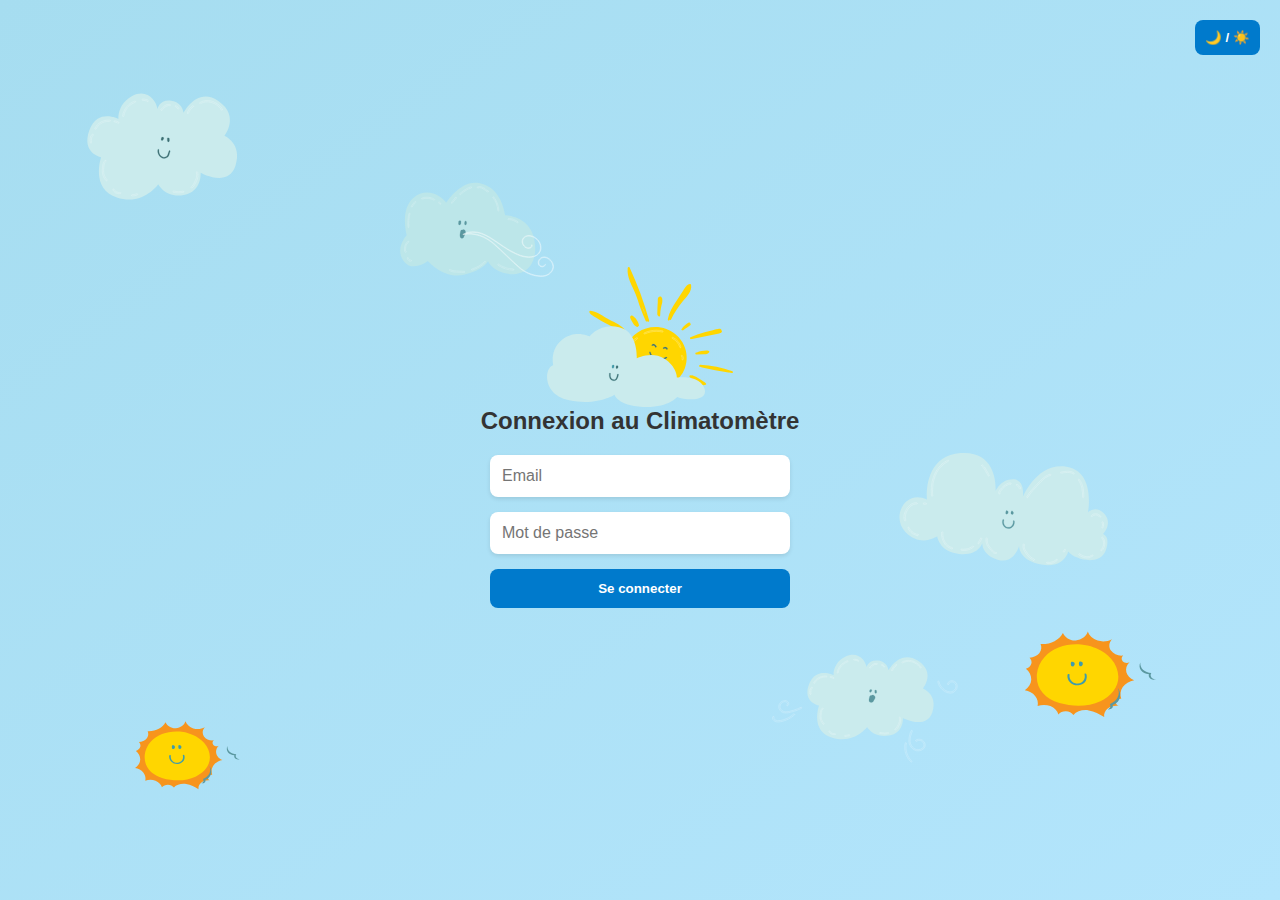
==== index.html @ e6a8a178 "a" ====
<!DOCTYPE html>
<html lang="fr">
<head>
    <meta charset="UTF-8">
    <meta name="viewport" content="width=device-width, initial-scale=1.0">
    <title>Windy - Climatomètre BUT1 R&T</title>
    <link rel="stylesheet" href="css/index.css" />
</head>
<body>
    <div class="container">
        <div class="header">
            <h1>Climatomètre BUT1 R&T</h1>
            <button id="logout-button" class="logout-btn">Déconnexion</button>
        </div>
        <p>Suivi des climats des résidences étudiantes</p>

        <div class="section">
            <h2>Sélection de l'étudiant</h2>
            <div class="search-container">
                <input type="text" id="student-search" placeholder="Rechercher un étudiant...">
                <button id="search-button">Rechercher</button>
            </div>
            <div id="student-info">
                <!-- Les informations de l'étudiant seront affichées ici -->
            </div>
        </div>

        <div class="section">
            <h2>Résidences</h2>
            <div class="residence-controls">
                <button id="main-residence" disabled>Résidence Principale</button>
                <button id="secondary-residence" disabled>Résidence Secondaire</button>
                <button id="other-residence" disabled>Autre Résidence</button>
            </div>

            <div id="add-residence-form" style="margin-top: 20px;">
                <h3>Ajouter une résidence</h3>
                <div class="form-fields">
                    <div style="display: flex; gap: 10px; margin-bottom: 10px;">
                        <input type="text" id="city-name" placeholder="Nom de la ville">
                        <button id="use-location-button" title="Utiliser ma position actuelle">📍 Ma position</button>
                    </div>
                    <div class="date-fields">
                        <input type="date" id="start-date" placeholder="Date de début">
                        <input type="date" id="end-date" placeholder="Date de fin">
                    </div>
                    <div class="form-row">
                        <select id="residence-type">
                            <option value="main">Principale</option>
                            <option value="secondary">Secondaire</option>
                            <option value="other">Autre</option>
                        </select>
                        <button id="add-residence-button">Ajouter</button>
                    </div>
                </div>
                <div id="add-residence-error" style="color: red;"></div>
            </div>

            <div id="weather-info">
                <h3>Météo Actuelle</h3>
                <div id="current-weather">
                    <!-- Les informations météo seront affichées ici -->
                </div>
                <div id="forecast">
                    <!-- Les prévisions seront affichées ici -->
                </div>
            </div>
        </div>

        <div class="section">
            <h2>Climatomètre Collectif</h2>
            <div id="climate-stats">
                <!-- Les statistiques seront affichées ici -->
            </div>
        </div>
    </div>

    <script src="scripts/redirect.js"></script>
    <script src="scripts/localData.js"></script>
    <script src="scripts/weather.js"></script>
    <script src="scripts/main.js"></script>
</body>
</html>
---- css/index.css ----
/* Transition douce */
body {
    margin: 0;
    padding: 0;
    font-family: 'Segoe UI', sans-serif;
    background: linear-gradient(to bottom right, #a6ddf0, #b3e5fc);
    min-height: 100vh;
    overflow-x: hidden;
    position: relative;
    transition: background 1s ease, color 1s ease;
    color: #333;
  }
  
  /* Mode nuit */
  body.night-mode {
    background: radial-gradient(ellipse at bottom, #0d1b2a 0%, #000000 100%);
    color: white;
  }
  
  /* Conteneur principal */
  .container {
    max-width: 1200px;
    margin: 0 auto;
    padding: 20px;
  }
  
  /* En-tête */
  .site-header {
    position: absolute;
    top: 20px;
    right: 20px;
    display: flex;
    flex-direction: column;
    align-items: flex-end;
    gap: 10px;
    z-index: 10;
  }
  
  /* Styles pour la page principale */
  .header {
    display: flex;
    justify-content: space-between;
    align-items: center;
    padding: 20px;
    background-color: rgba(255, 255, 255, 0.7);
    border-radius: 10px;
    margin-bottom: 15px;
  }
  
  h1, h2, h3 {
    margin: 0;
    padding: 0;
  }
  
  p {
    text-align: center;
    margin-bottom: 20px;
    font-size: 18px;
  }
  
  .logout-btn {
    padding: 8px 15px;
    background-color: #ff5252;
    color: white;
    border: none;
    border-radius: 5px;
    cursor: pointer;
    font-weight: bold;
  }
  
  .logout-btn:hover {
    background-color: #ff3333;
  }
  
  /* Styles pour les sections */
  .section {
    background-color: rgba(255, 255, 255, 0.7);
    border-radius: 10px;
    padding: 20px;
    margin-bottom: 20px;
    box-shadow: 0 2px 10px rgba(0, 0, 0, 0.1);
  }
  
  /* Styles pour les contrôles des résidences */
  .residence-controls {
    display: flex;
    gap: 10px;
    margin-top: 10px;
  }
  
  /* Styles pour la recherche */
  .search-container {
    display: flex;
    gap: 10px;
    margin: 15px 0;
  }
  
  /* Styles pour les formulaires */
  .form-fields {
    display: flex;
    flex-direction: column;
    gap: 15px;
  }
  
  .date-fields {
    display: flex;
    gap: 10px;
  }
  
  .form-row {
    display: flex;
    gap: 10px;
  }
  
  /* Styles pour les boutons */
  button {
    padding: 8px 15px;
    background-color: #007acc;
    color: white;
    border: none;
    border-radius: 5px;
    cursor: pointer;
    transition: background-color 0.3s ease;
  }
  
  button:hover:not([disabled]) {
    background-color: #005fa3;
  }
  
  button[disabled] {
    background-color: #cccccc;
    cursor: not-allowed;
  }
  
  /* Styles pour les inputs */
  input, select {
    padding: 8px;
    border: 1px solid #ccc;
    border-radius: 4px;
    font-size: 14px;
  }
  
  /* Styles pour la météo actuelle */
  #current-weather, #forecast {
    display: flex;
    flex-wrap: wrap;
    gap: 15px;
    margin-top: 15px;
  }
  
  /* Style pour le formulaire d'ajout de résidence */
  #add-residence-form {
    padding: 15px;
    background-color: rgba(255, 255, 255, 0.5);
    border-radius: 8px;
  }
  
  /* Style pour le climatomètre collectif */
  #climate-stats {
    padding: 15px;
    display: flex;
    flex-direction: column;
    gap: 10px;
  }
  
  .site-logo {
    width: 250px;
    height: auto;
  }
  
  /* Bouton mode */
  #toggle-theme {
    padding: 10px;
    background-color: #007acc;
    color: white;
    font-weight: bold;
    border: none;
    border-radius: 8px;
    cursor: pointer;
    transition: background 0.3s ease;
  }
  
  #toggle-theme:hover {
    background-color: #005fa3;
  }
  
  /* Conteneur */
  .login-container {
    display: flex;
    flex-direction: column;
    align-items: center;
    justify-content: center;
    min-height: 100vh;
    text-align: center;
    padding: 20px;
    box-sizing: border-box;
    z-index: 1;
    position: relative;
  }
  
  /* Formulaire */
  .login-form {
    display: flex;
    flex-direction: column;
    gap: 15px;
    width: 100%;
    max-width: 300px;
    margin-top: 20px;
  }
  
  .login-form input {
    padding: 12px;
    border: none;
    border-radius: 8px;
    font-size: 1rem;
    box-shadow: 0 2px 4px rgba(0, 0, 0, 0.1);
  }
  
  .login-form button {
    padding: 12px;
    background-color: #007acc;
    color: white;
    font-weight: bold;
    border: none;
    border-radius: 8px;
    cursor: pointer;
    transition: background 0.3s ease;
  }
  
  .login-form button:hover {
    background-color: #005fa3;
  }
  
  /* Nuages animés */
  .cloud {
    position: absolute;
    opacity: 1;
    animation: floatCloud 20s ease-in-out infinite;
  }
  
  .cloud1 { top: 10%; left: 5%; width: 200px; animation-delay: 0s; }
  .cloud2 { top: 50%; left: 70%; width: 220px; animation-delay: 2s; }
  .cloud3 { top: 20%; left: 30%; width: 180px; animation-delay: 4s; }
  .cloud4 { bottom: 15%; left: 60%; width: 200px; animation-delay: 6s; }
  .cloud5 { bottom: 10%; left: 10%; width: 160px; animation-delay: 1s; }
  .cloud6 { top: 70%; right: 5%; width: 200px; animation-delay: 3s; }
  
  @keyframes floatCloud {
    0% { transform: translateY(0px) translateX(0px); }
    50% { transform: translateY(20px) translateX(30px); }
    100% { transform: translateY(0px) translateX(0px); }
  }
  
  /* Étoiles */
  .star {
    position: absolute;
    width: 100px;
    opacity: 0;
    animation: twinkle 3s infinite ease-in-out;
  }
  
  body.night-mode .star {
    opacity: 1;
  }
  
  .star1 { top: 20%; left: 40%; animation-delay: 0s; }
  .star2 { bottom: 20%; right: 30%; animation-delay: 1s; }
  
  @keyframes twinkle {
    0%, 100% { opacity: 0.2; transform: scale(1); }
    50% { opacity: 1; transform: scale(1.2); }
  }
  
  /* Brume animée */
  .fog {
    position: fixed;
    top: 0;
    left: 0;
    width: 200%;
    height: 200%;
    background: radial-gradient(closest-side, rgba(255,255,255,0.05), transparent),
                radial-gradient(closest-side, rgba(255,255,255,0.05), transparent);
    background-size: 1000px 1000px;
    animation: moveFog 120s linear infinite;
    z-index: -1;
    pointer-events: none;
  }
  
  @keyframes moveFog {
    0% { transform: translate(0, 0); }
    100% { transform: translate(-500px, -500px); }
  }
  
  /* Responsive */
  @media (max-width: 768px) {
    .site-logo { width: 180px; }
    .cloud { width: 150px; }
    .star { width: 60px; }
    
    .residence-controls, .search-container, .date-fields, .form-row {
      flex-direction: column;
      width: 100%;
    }
    
    .search-container input, .date-fields input, .form-row select, .form-row button {
      width: 100%;
    }
  }
  
  @media (max-width: 480px) {
    .site-header { top: 10px; right: 10px; }
    .site-logo { width: 130px; }
    .cloud, .star { display: none; }
    .login-form input,
    .login-form button { font-size: 0.9rem; padding: 10px; }
    .login-container h2 { font-size: 1rem; }
    
    .header {
      flex-direction: column;
      gap: 10px;
    }
    
    input, button, select {
      width: 100%;
    }
  }
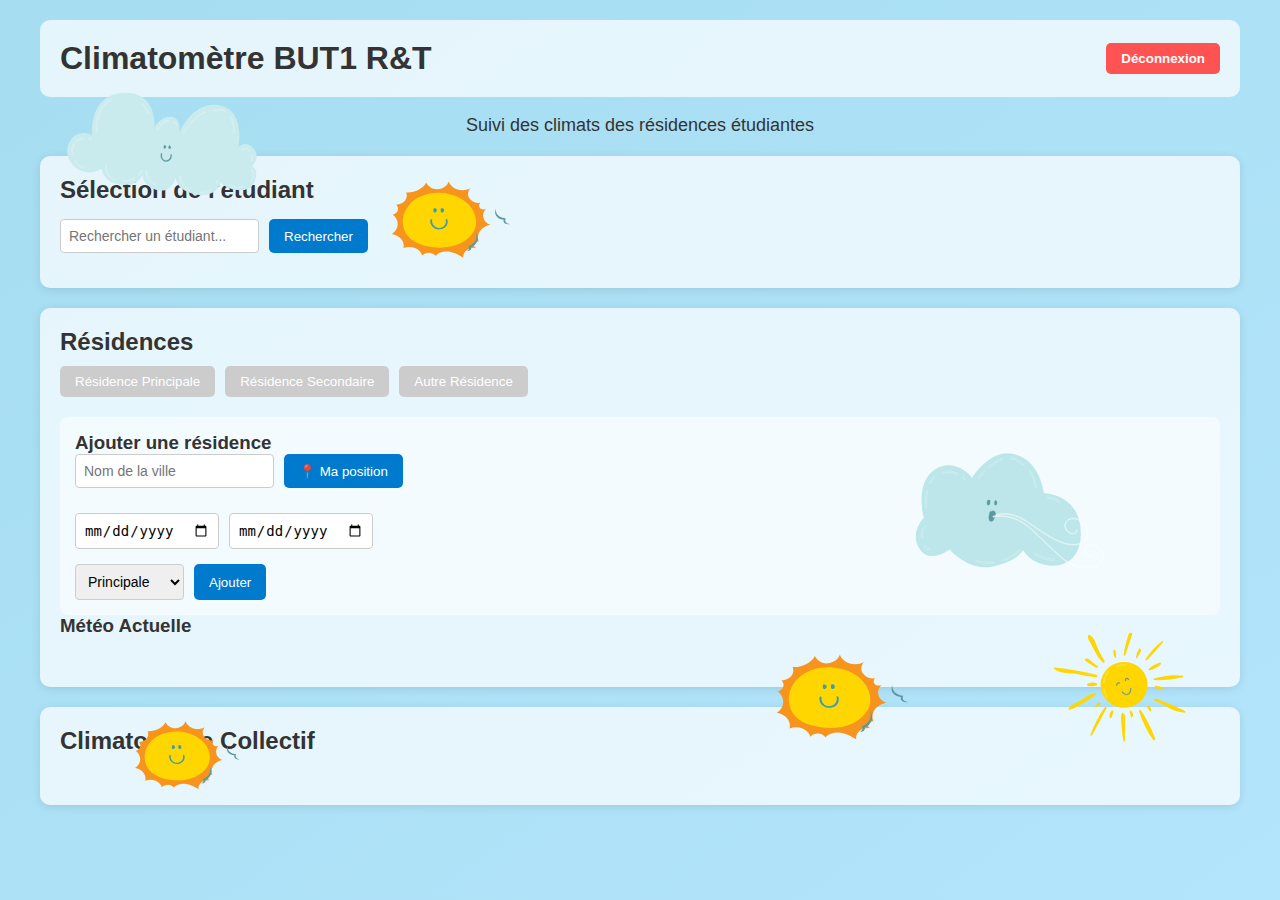
==== commit 226634fd: "ok" ====
--- a/index.html
+++ b/index.html
@@ -75,9 +75,20 @@
         </div>
     </div>
 
-    <script src="scripts/redirect.js"></script>
-    <script src="scripts/localData.js"></script>
+    <!-- <script src="scripts/redirect.js"></script> -->
+    <script src="scripts/main.js"></script>
     <script src="scripts/weather.js"></script>
-    <script src="scripts/main.js"></script>
+
+    <img src="img/cloud 2 trans.svg" alt="Nuage" class="cloud cloud1" />
+  <img src="img/cloud 3 trans.svg" alt="Nuage" class="cloud cloud2" />
+  <img src="img/cloud 5 trans.svg" alt="Nuage" class="cloud cloud3" />
+  <img src="img/cloud 6 trans.svg" alt="Nuage" class="cloud cloud4" />
+  <img src="img/cloud 7 trans.svg" alt="Nuage" class="cloud cloud5" />
+  <img src="img/cloud 8 trans.svg" alt="Nuage" class="cloud cloud6" />
+
+  <!-- Étoiles -->
+  <img src="img/cloud 4 trans.svg" alt="Étoile" class="star star1" />
+  <img src="img/cloud 1 trans.svg" alt="Étoile" class="star star2" />
+
 </body>
 </html> 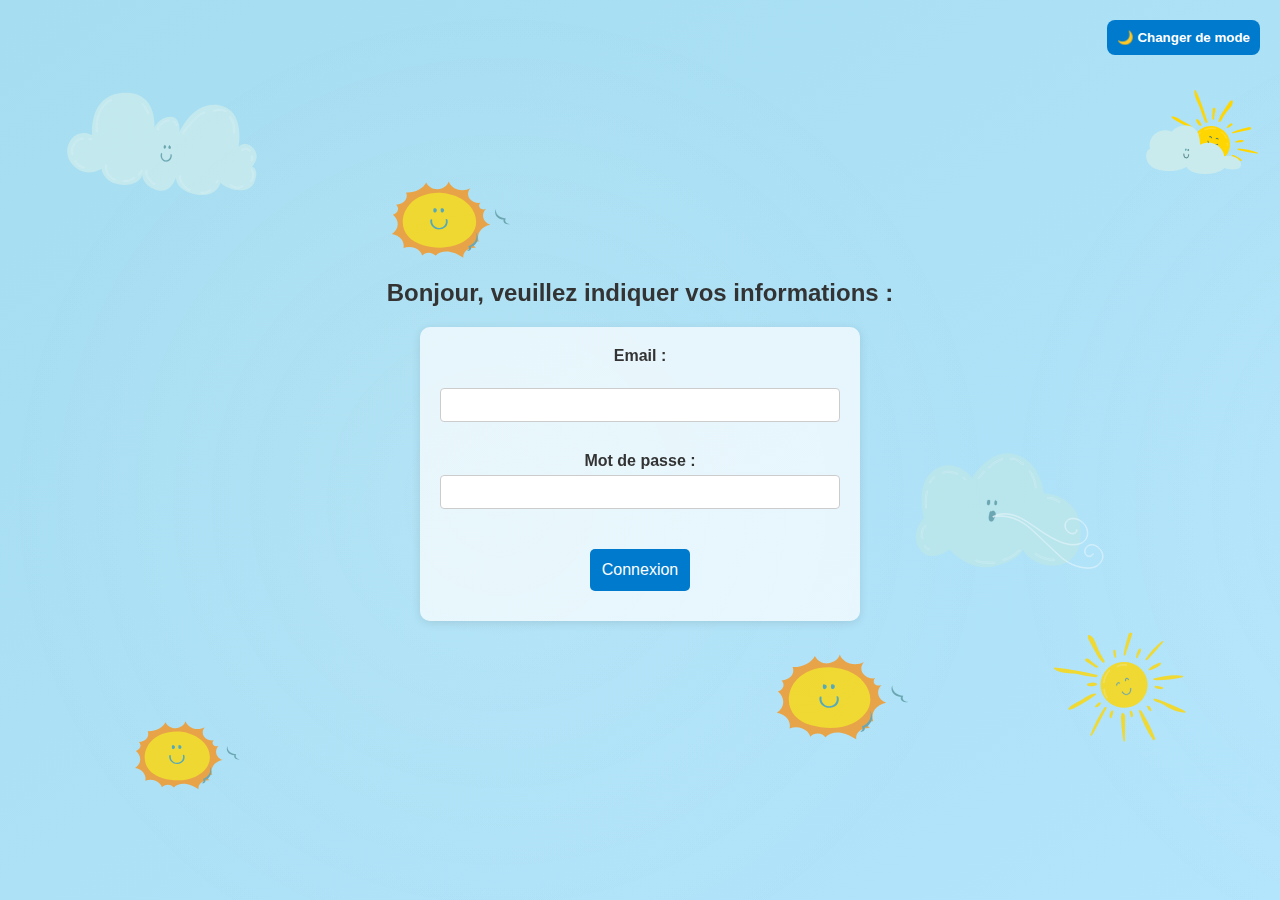
==== commit 553b4d7e: "update" ====
--- a/index.html
+++ b/index.html
@@ -6,7 +6,11 @@
     <title>Windy - Climatomètre BUT1 R&T</title>
     <link rel="stylesheet" href="css/index.css" />
 </head>
-<body>
+<body class="day-mode">
+    <header class="site-header">
+        <button id="toggle-theme"><span id="theme-icon">🌙</span> Changer de mode</button>
+    </header>
+
     <div class="container">
         <div class="header">
             <h1>Climatomètre BUT1 R&T</h1>
@@ -75,20 +79,49 @@
         </div>
     </div>
 
-    <!-- <script src="scripts/redirect.js"></script> -->
+    <!-- Nuages -->
+    <img src="img/cloud 2 trans.svg" alt="Nuage" class="cloud cloud1" />
+    <img src="img/cloud 3 trans.svg" alt="Nuage" class="cloud cloud2" />
+    <img src="img/cloud 5 trans.svg" alt="Nuage" class="cloud cloud3" />
+    <img src="img/cloud 6 trans.svg" alt="Nuage" class="cloud cloud4" />
+    <img src="img/cloud 7 trans.svg" alt="Nuage" class="cloud cloud5" />
+    <img src="img/cloud 8 trans.svg" alt="Nuage" class="cloud cloud6" />
+
+    <!-- Étoiles -->
+    <img src="img/cloud 4 trans.svg" alt="Étoile" class="star star1" />
+    <img src="img/cloud 1 trans.svg" alt="Étoile" class="star star2" />
+
+    <!-- Effet brume -->
+    <div class="fog"></div>
+
+    <script src="scripts/redirect.js"></script>
+    <script src="scripts/localData.js"></script>
+    <script src="scripts/weather.js"></script>
     <script src="scripts/main.js"></script>
-    <script src="scripts/weather.js"></script>
-
-    <img src="img/cloud 2 trans.svg" alt="Nuage" class="cloud cloud1" />
-  <img src="img/cloud 3 trans.svg" alt="Nuage" class="cloud cloud2" />
-  <img src="img/cloud 5 trans.svg" alt="Nuage" class="cloud cloud3" />
-  <img src="img/cloud 6 trans.svg" alt="Nuage" class="cloud cloud4" />
-  <img src="img/cloud 7 trans.svg" alt="Nuage" class="cloud cloud5" />
-  <img src="img/cloud 8 trans.svg" alt="Nuage" class="cloud cloud6" />
-
-  <!-- Étoiles -->
-  <img src="img/cloud 4 trans.svg" alt="Étoile" class="star star1" />
-  <img src="img/cloud 1 trans.svg" alt="Étoile" class="star star2" />
-
+    
+    <script>
+        // Gestion du thème
+        document.addEventListener('DOMContentLoaded', function() {
+            const toggleThemeButton = document.getElementById('toggle-theme');
+            const themeIcon = document.getElementById('theme-icon');
+            const body = document.body;
+            
+            toggleThemeButton.addEventListener('click', function() {
+                body.classList.toggle('night-mode');
+                body.classList.toggle('day-mode');
+                themeIcon.textContent = body.classList.contains('night-mode') ? '🌞' : '🌙';
+                
+                // Sauvegarder la préférence dans localStorage
+                localStorage.setItem('night-mode', body.classList.contains('night-mode'));
+            });
+            
+            // Charger le thème depuis localStorage
+            if (localStorage.getItem('night-mode') === 'true') {
+                body.classList.add('night-mode');
+                body.classList.remove('day-mode');
+                themeIcon.textContent = '🌞';
+            }
+        });
+    </script>
 </body>
 </html> --- a/css/index.css
+++ b/css/index.css
@@ -3,7 +3,6 @@
     margin: 0;
     padding: 0;
     font-family: 'Segoe UI', sans-serif;
-    background: linear-gradient(to bottom right, #a6ddf0, #b3e5fc);
     min-height: 100vh;
     overflow-x: hidden;
     position: relative;
@@ -11,6 +10,10 @@
     color: #333;
   }
   
+  body.day-mode {
+    background: linear-gradient(to bottom right, #a6ddf0, #b3e5fc);
+  }
+  
   /* Mode nuit */
   body.night-mode {
     background: radial-gradient(ellipse at bottom, #0d1b2a 0%, #000000 100%);
@@ -34,6 +37,15 @@
     align-items: flex-end;
     gap: 10px;
     z-index: 10;
+  }
+  
+  /* Logo dans la page de login */
+  .login-page-logo {
+    position: absolute;
+    top: 70px;
+    left: 20px;
+    width: 150px !important;
+    margin-bottom: 0;
   }
   
   /* Styles pour la page principale */
@@ -110,6 +122,16 @@
   .form-row {
     display: flex;
     gap: 10px;
+  }
+  
+  .form-group {
+    margin-bottom: 15px;
+  }
+  
+  .form-group label {
+    display: block;
+    margin-bottom: 5px;
+    font-weight: bold;
   }
   
   /* Styles pour les boutons */
@@ -138,6 +160,8 @@
     border: 1px solid #ccc;
     border-radius: 4px;
     font-size: 14px;
+    width: 100%;
+    box-sizing: border-box;
   }
   
   /* Styles pour la météo actuelle */
@@ -166,6 +190,7 @@
   .site-logo {
     width: 250px;
     height: auto;
+    margin-bottom: 20px;
   }
   
   /* Bouton mode */
@@ -198,43 +223,35 @@
     position: relative;
   }
   
-  /* Formulaire */
+  /* Formulaire de connexion */
   .login-form {
     display: flex;
     flex-direction: column;
     gap: 15px;
     width: 100%;
-    max-width: 300px;
+    max-width: 400px;
     margin-top: 20px;
-  }
-  
-  .login-form input {
-    padding: 12px;
-    border: none;
-    border-radius: 8px;
-    font-size: 1rem;
-    box-shadow: 0 2px 4px rgba(0, 0, 0, 0.1);
+    padding: 20px;
+    background-color: rgba(255, 255, 255, 0.7);
+    border-radius: 10px;
+    box-shadow: 0 2px 10px rgba(0, 0, 0, 0.1);
   }
   
   .login-form button {
     padding: 12px;
-    background-color: #007acc;
-    color: white;
-    font-weight: bold;
-    border: none;
-    border-radius: 8px;
-    cursor: pointer;
-    transition: background 0.3s ease;
-  }
-  
-  .login-form button:hover {
-    background-color: #005fa3;
+    font-size: 16px;
+    margin-top: 10px;
+  }
+  
+  .error-message {
+    color: #ff3333;
+    margin-top: 10px;
   }
   
   /* Nuages animés */
   .cloud {
     position: absolute;
-    opacity: 1;
+    opacity: 0.8;
     animation: floatCloud 20s ease-in-out infinite;
   }
   
@@ -256,20 +273,15 @@
     position: absolute;
     width: 100px;
     opacity: 0;
-    animation: twinkle 3s infinite ease-in-out;
+    transition: opacity 1s ease-in-out;
   }
   
   body.night-mode .star {
-    opacity: 1;
-  }
-  
-  .star1 { top: 20%; left: 40%; animation-delay: 0s; }
-  .star2 { bottom: 20%; right: 30%; animation-delay: 1s; }
-  
-  @keyframes twinkle {
-    0%, 100% { opacity: 0.2; transform: scale(1); }
-    50% { opacity: 1; transform: scale(1.2); }
-  }
+    opacity: 0.8;
+  }
+  
+  .star1 { top: 20%; left: 40%; }
+  .star2 { bottom: 20%; right: 30%; }
   
   /* Brume animée */
   .fog {
@@ -291,9 +303,138 @@
     100% { transform: translate(-500px, -500px); }
   }
   
+  /* Écran de redirection animé */
+  .splash-screen {
+    position: fixed;
+    top: 0;
+    left: 0;
+    width: 100%;
+    height: 100%;
+    background: linear-gradient(to bottom right, #80ccee, #5fbed6);
+    z-index: 100;
+    display: flex;
+    justify-content: center;
+    align-items: center;
+    opacity: 0;
+    animation: fadeIn 0.3s ease-in forwards;
+  }
+  
+  body.night-mode .splash-screen {
+    background: radial-gradient(ellipse at center, #0a1723 0%, #000000 100%);
+  }
+  
+  .splash-content {
+    text-align: center;
+    animation: scaleUp 0.5s ease-out;
+  }
+  
+  .splash-logo {
+    width: 250px;
+    height: auto;
+    margin-bottom: 20px;
+    animation: pulse 2s infinite;
+  }
+  
+  @keyframes fadeIn {
+    from { opacity: 0; }
+    to { opacity: 1; }
+  }
+  
+  @keyframes scaleUp {
+    from { transform: scale(0.8); opacity: 0; }
+    to { transform: scale(1); opacity: 1; }
+  }
+  
+  @keyframes pulse {
+    0% { transform: scale(1); }
+    50% { transform: scale(1.05); }
+    100% { transform: scale(1); }
+  }
+  
+  /* Loader animé */
+  .loader {
+    width: 50px;
+    height: 50px;
+    border: 5px solid rgba(255, 255, 255, 0.3);
+    border-radius: 50%;
+    border-top-color: white;
+    margin: 20px auto;
+    animation: spin 1s linear infinite;
+  }
+  
+  @keyframes spin {
+    0% { transform: rotate(0deg); }
+    100% { transform: rotate(360deg); }
+  }
+  
+  /* Cartes météo */
+  .weather-card {
+    background-color: rgba(255, 255, 255, 0.8);
+    border-radius: 8px;
+    padding: 15px;
+    box-shadow: 0 2px 8px rgba(0, 0, 0, 0.1);
+    width: 200px;
+    text-align: center;
+  }
+  
+  .weather-icon {
+    margin: 10px 0;
+  }
+  
+  .weather-details {
+    text-align: center;
+  }
+  
+  .temp {
+    font-size: 24px;
+    font-weight: bold;
+    margin: 5px 0;
+  }
+  
+  .desc {
+    font-style: italic;
+    margin-bottom: 10px;
+  }
+  
+  .forecast-cards {
+    display: flex;
+    flex-wrap: wrap;
+    gap: 10px;
+    justify-content: center;
+  }
+  
+  .forecast-card {
+    background-color: rgba(255, 255, 255, 0.7);
+    border-radius: 8px;
+    padding: 10px;
+    width: 120px;
+    text-align: center;
+  }
+  
+  .day {
+    font-weight: bold;
+    margin-bottom: 5px;
+  }
+  
+  /* Bouton de suppression */
+  .delete-btn {
+    background-color: transparent;
+    color: #ff3333;
+    border: none;
+    padding: 0;
+    font-size: 16px;
+    cursor: pointer;
+  }
+  
+  .delete-btn:hover {
+    color: #cc0000;
+    background-color: transparent;
+  }
+  
   /* Responsive */
   @media (max-width: 768px) {
     .site-logo { width: 180px; }
+    .login-page-logo { width: 120px !important; top: 60px; }
     .cloud { width: 150px; }
     .star { width: 60px; }
     
@@ -305,22 +446,26 @@
     .search-container input, .date-fields input, .form-row select, .form-row button {
       width: 100%;
     }
+    
+    .weather-card, .forecast-card {
+      width: 100%;
+    }
   }
   
   @media (max-width: 480px) {
     .site-header { top: 10px; right: 10px; }
     .site-logo { width: 130px; }
+    .login-page-logo { width: 100px !important; top: 50px; left: 10px; }
     .cloud, .star { display: none; }
-    .login-form input,
-    .login-form button { font-size: 0.9rem; padding: 10px; }
-    .login-container h2 { font-size: 1rem; }
+    .login-form { padding: 15px; }
+    .login-container h2 { font-size: 1.2rem; }
     
     .header {
       flex-direction: column;
       gap: 10px;
     }
     
-    input, button, select {
-      width: 100%;
+    .section {
+      padding: 15px;
     }
   } 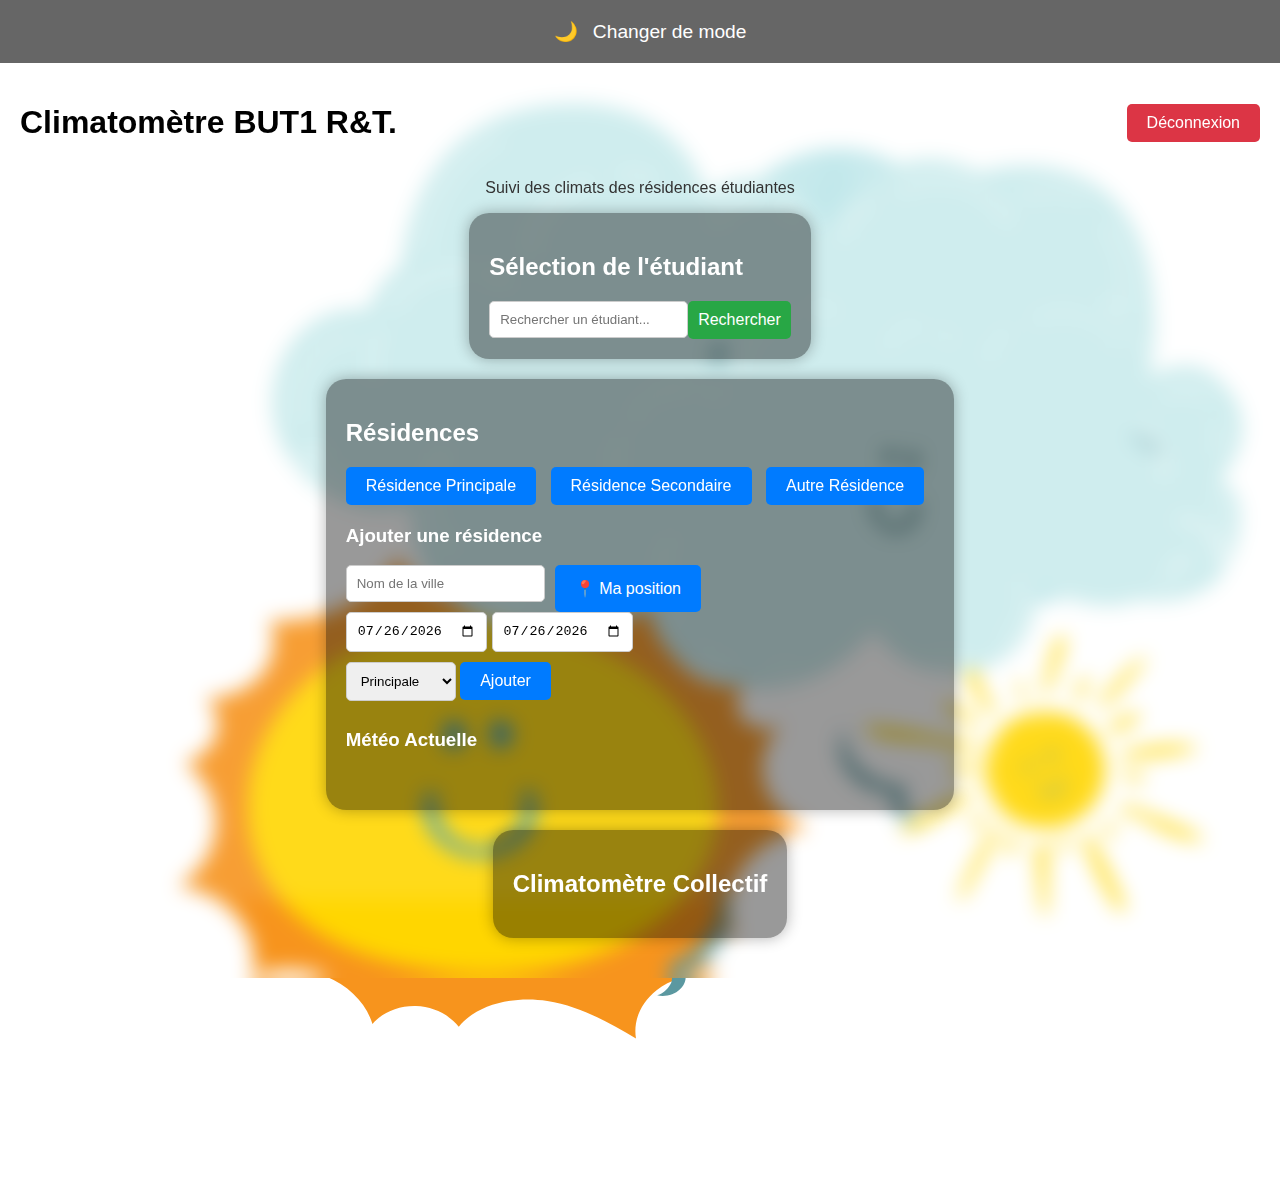
==== commit 413c3a36: "update css cool mais pas ouf" ====
--- a/index.html
+++ b/index.html
@@ -4,7 +4,7 @@
     <meta charset="UTF-8">
     <meta name="viewport" content="width=device-width, initial-scale=1.0">
     <title>Windy - Climatomètre BUT1 R&T</title>
-    <link rel="stylesheet" href="css/index.css" />
+    <link rel="stylesheet" href="css/index2.css" />
 </head>
 <body class="day-mode">
     <header class="site-header">
@@ -13,7 +13,7 @@
 
     <div class="container">
         <div class="header">
-            <h1>Climatomètre BUT1 R&T</h1>
+            <h1>Climatomètre BUT1 R&T.</h1>
             <button id="logout-button" class="logout-btn">Déconnexion</button>
         </div>
         <p>Suivi des climats des résidences étudiantes</p>
@@ -40,7 +40,7 @@
             <div id="add-residence-form" style="margin-top: 20px;">
                 <h3>Ajouter une résidence</h3>
                 <div class="form-fields">
-                    <div style="display: flex; gap: 10px; margin-bottom: 10px;">
+                    <div style="display: flex; gap: 10px; margain-bottom: 10px;">
                         <input type="text" id="city-name" placeholder="Nom de la ville">
                         <button id="use-location-button" title="Utiliser ma position actuelle">📍 Ma position</button>
                     </div>
@@ -94,7 +94,7 @@
     <!-- Effet brume -->
     <div class="fog"></div>
 
-    <script src="scripts/redirect.js"></script>
+   
     <script src="scripts/localData.js"></script>
     <script src="scripts/weather.js"></script>
     <script src="scripts/main.js"></script>
--- a/css/index2.css
+++ b/css/index2.css
@@ -0,0 +1,236 @@
+/* Style de base */
+body {
+    font-family: Arial, sans-serif;
+    margin: 0;
+    padding: 0;
+    background: url('img/background.jpg') no-repeat center center fixed;
+    background-size: cover;
+    color: #333;
+    transition: all 0.3s ease;
+}
+
+/* Mode nuit */
+body.night-mode {
+    background-color: #1a1a1a;
+    color: white;
+}
+
+/* Nuages en fond */
+.cloud {
+    position: absolute;
+    animation: cloud-animation 60s linear infinite;
+    z-index: -1;
+}
+
+.cloud1 { top: 10%; left: 20%; }
+.cloud2 { top: 15%; left: 30%; }
+.cloud3 { top: 30%; left: 50%; }
+.cloud4 { top: 40%; left: 70%; }
+.cloud5 { top: 60%; left: 10%; }
+.cloud6 { top: 70%; left: 60%; }
+
+/* Animation des nuages */
+@keyframes cloud-animation {
+    0% { transform: translateX(-100%); }
+    100% { transform: translateX(100%); }
+}
+
+/* Étoiles en fond */
+.star {
+    position: absolute;
+    z-index: -1;
+    animation: star-animation 200s linear infinite;
+}
+
+.star1 { top: 15%; left: 10%; }
+.star2 { top: 30%; left: 40%; }
+
+@keyframes star-animation {
+    0% { transform: translateY(-100vh); }
+    100% { transform: translateY(100vh); }
+}
+
+/* Effet de brume */
+.fog {
+    position: absolute;
+    top: 0;
+    left: 0;
+    width: 100%;
+    height: 100%;
+    background: rgba(255, 255, 255, 0.1);
+    z-index: -1;
+    animation: fog-animation 60s linear infinite;
+}
+
+@keyframes fog-animation {
+    0% { opacity: 0.2; }
+    50% { opacity: 0.5; }
+    100% { opacity: 0.2; }
+}
+
+/* Corps de la page */
+.container {
+    display: flex;
+    flex-direction: column;
+    align-items: center;
+    padding: 20px;
+    backdrop-filter: blur(10px);
+}
+
+/* En-tête */
+.site-header {
+    width: 100%;
+    padding: 10px;
+    text-align: center;
+    background-color: rgba(0, 0, 0, 0.6);
+}
+
+#toggle-theme {
+    background: none;
+    border: none;
+    color: white;
+    font-size: 1.2rem;
+    cursor: pointer;
+}
+
+#theme-icon {
+    margin-right: 10px;
+}
+
+/* Sections */
+.section {
+    background: rgba(0, 0, 0, 0.4);
+    color: white;
+    backdrop-filter: blur(10px);
+    border-radius: 20px;
+    padding: 20px;
+    margin-bottom: 20px;
+    box-shadow: 0 0 15px rgba(0, 0, 0, 0.3);
+}
+
+.night-mode .section {
+    background: rgba(0, 0, 0, 0.5);
+}
+
+.header {
+    display: flex;
+    justify-content: space-between;
+    align-items: center;
+    width: 100%;
+}
+
+h1 {
+    font-size: 2rem;
+    color: black;
+}
+
+button {
+    background-color: #007bff;
+    border: none;
+    padding: 10px 20px;
+    color: white;
+    cursor: pointer;
+    border-radius: 5px;
+    font-size: 1rem;
+}
+
+button:hover {
+    background-color: #0056b3;
+}
+
+.logout-btn {
+    background-color: #dc3545;
+}
+
+.logout-btn:hover {
+    background-color: #c82333;
+}
+
+/* Recherche étudiant */
+.search-container {
+    display: flex;
+    justify-content: space-between;
+    align-items: center;
+    margin-top: 10px;
+}
+
+#student-search {
+    width: 80%;
+    padding: 10px;
+    border-radius: 5px;
+    border: 1px solid #ccc;
+}
+
+#search-button {
+    padding: 10px;
+    border-radius: 5px;
+    background-color: #28a745;
+    color: white;
+}
+
+/* Résidences */
+.residence-controls button {
+    margin-right: 10px;
+}
+
+/* Formulaire ajouter une résidence */
+#add-residence-form {
+    margin-top: 20px;
+}
+
+.form-fields {
+    display: flex;
+    flex-direction: column;
+}
+
+.form-fields input,
+.form-fields select {
+    margin-bottom: 10px;
+    padding: 10px;
+    border-radius: 5px;
+    border: 1px solid #ccc;
+}
+
+#add-residence-error {
+    color: red;
+}
+
+/* Météo */
+#weather-info {
+    display: flex;
+    flex-direction: column;
+}
+
+#current-weather {
+    margin-bottom: 20px;
+}
+
+/* Stats collectives */
+#climate-stats {
+    display: flex;
+    justify-content: space-between;
+    flex-wrap: wrap;
+}
+
+#climate-stats div {
+    width: 45%;
+    background-color: rgba(0, 0, 0, 0.6);
+    border-radius: 10px;
+    padding: 15px;
+    margin: 10px 0;
+    color: white;
+}
+
+/* Mode nuit : ajustements pour meilleure lisibilité */
+.night-mode .cloud {
+    opacity: 0.3;
+    filter: grayscale(100%) brightness(60%);
+}
+
+.night-mode .star {
+    opacity: 0.8;
+}
+
+.night-mode .fog {
+    background: rgba(0, 0, 0, 0.1);
+}
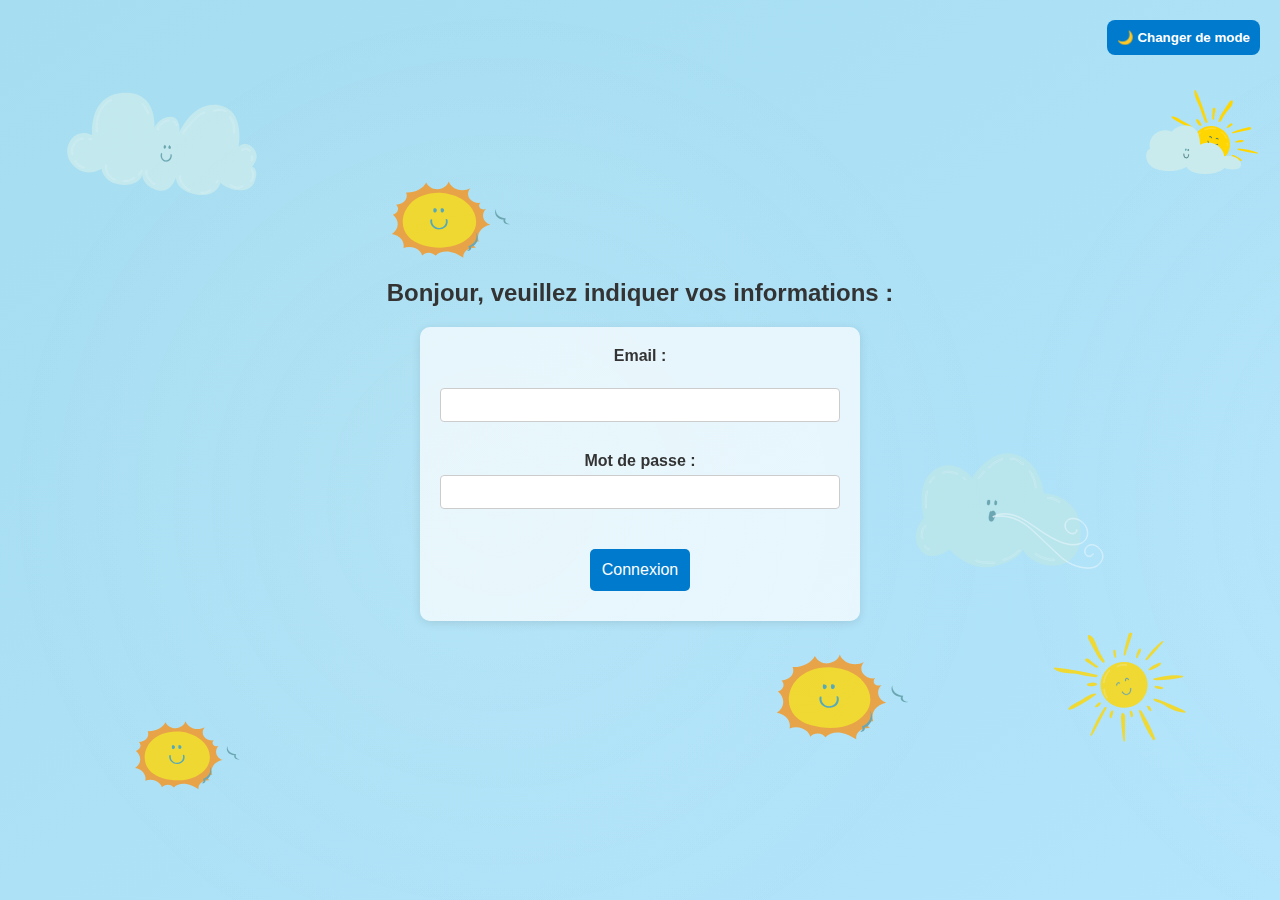
==== commit 0ee38bc3: "a" ====
--- a/index.html
+++ b/index.html
@@ -13,7 +13,7 @@
 
     <div class="container">
         <div class="header">
-            <h1>Climatomètre BUT1 R&T.</h1>
+            <h1>Climatomètre BUT1 R&T</h1>
             <button id="logout-button" class="logout-btn">Déconnexion</button>
         </div>
         <p>Suivi des climats des résidences étudiantes</p>
@@ -40,7 +40,7 @@
             <div id="add-residence-form" style="margin-top: 20px;">
                 <h3>Ajouter une résidence</h3>
                 <div class="form-fields">
-                    <div style="display: flex; gap: 10px; margain-bottom: 10px;">
+                    <div style="display: flex; gap: 10px; margin-bottom: 10px;">
                         <input type="text" id="city-name" placeholder="Nom de la ville">
                         <button id="use-location-button" title="Utiliser ma position actuelle">📍 Ma position</button>
                     </div>
@@ -94,7 +94,7 @@
     <!-- Effet brume -->
     <div class="fog"></div>
 
-   
+    <script src="scripts/redirect.js"></script>
     <script src="scripts/localData.js"></script>
     <script src="scripts/weather.js"></script>
     <script src="scripts/main.js"></script>
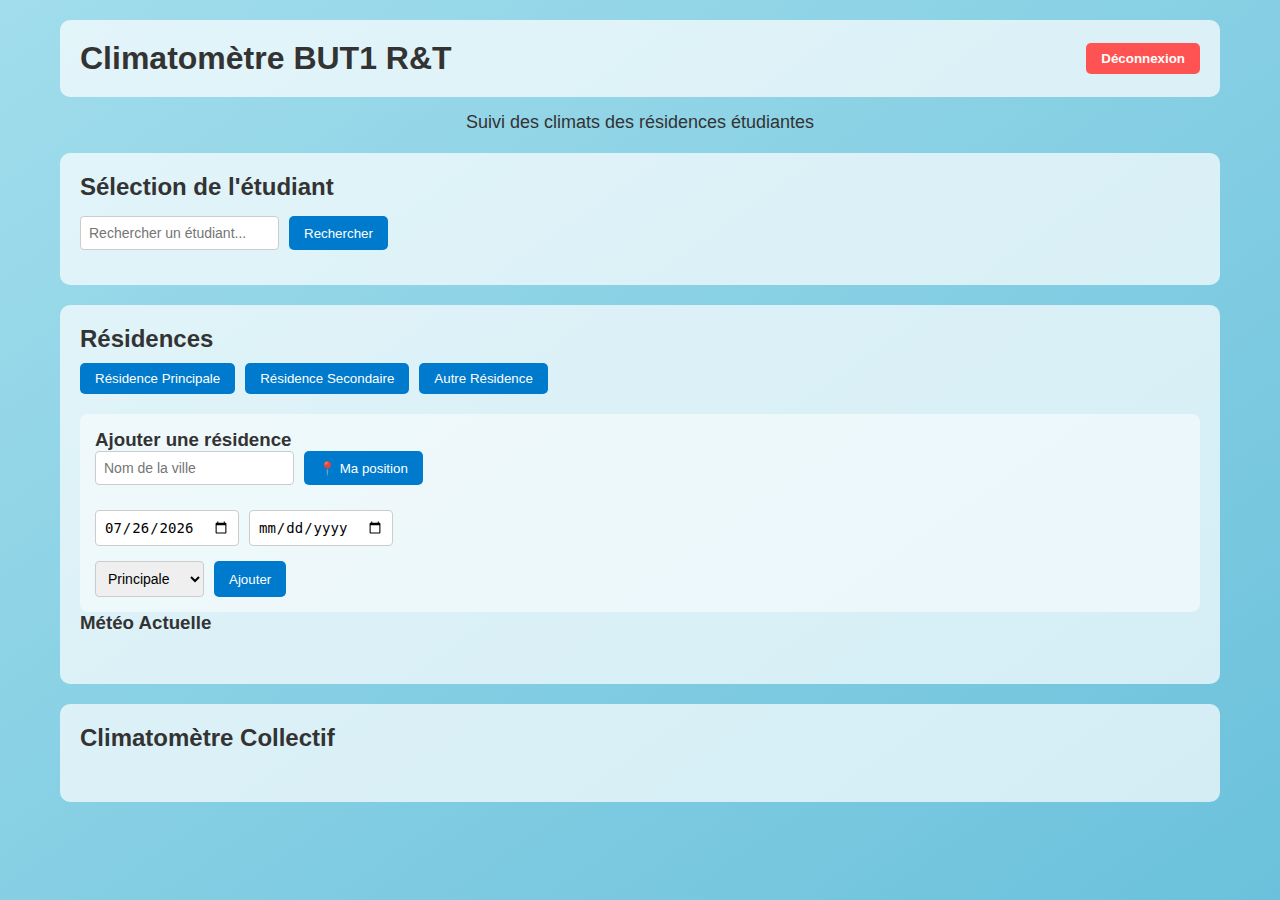
==== commit e3d04572: "tentative De Refork pour update sur le serv de l'univ" ====
--- a/index.html
+++ b/index.html
@@ -4,13 +4,10 @@
     <meta charset="UTF-8">
     <meta name="viewport" content="width=device-width, initial-scale=1.0">
     <title>Windy - Climatomètre BUT1 R&T</title>
-    <link rel="stylesheet" href="css/index2.css" />
+    <link rel="stylesheet" href="css/index.css" />
+    <link rel="stylesheet" href="css/windy.css">
 </head>
-<body class="day-mode">
-    <header class="site-header">
-        <button id="toggle-theme"><span id="theme-icon">🌙</span> Changer de mode</button>
-    </header>
-
+<body>
     <div class="container">
         <div class="header">
             <h1>Climatomètre BUT1 R&T</h1>
@@ -32,9 +29,9 @@
         <div class="section">
             <h2>Résidences</h2>
             <div class="residence-controls">
-                <button id="main-residence" disabled>Résidence Principale</button>
-                <button id="secondary-residence" disabled>Résidence Secondaire</button>
-                <button id="other-residence" disabled>Autre Résidence</button>
+                <button id="main-residence" class="residence-button" data-residence="main" disabled>Résidence Principale</button>
+                <button id="secondary-residence" class="residence-button" data-residence="secondary" disabled>Résidence Secondaire</button>
+                <button id="other-residence" class="residence-button" data-residence="other" disabled>Autre Résidence</button>
             </div>
 
             <div id="add-residence-form" style="margin-top: 20px;">
@@ -79,7 +76,10 @@
         </div>
     </div>
 
-    <!-- Nuages -->
+    <!-- <script src="scripts/redirect.js"></script> -->
+    <script src="scripts/main.js"></script>
+    <script src="scripts/weather.js"></script>
+
     <img src="img/cloud 2 trans.svg" alt="Nuage" class="cloud cloud1" />
     <img src="img/cloud 3 trans.svg" alt="Nuage" class="cloud cloud2" />
     <img src="img/cloud 5 trans.svg" alt="Nuage" class="cloud cloud3" />
@@ -87,41 +87,7 @@
     <img src="img/cloud 7 trans.svg" alt="Nuage" class="cloud cloud5" />
     <img src="img/cloud 8 trans.svg" alt="Nuage" class="cloud cloud6" />
 
-    <!-- Étoiles -->
     <img src="img/cloud 4 trans.svg" alt="Étoile" class="star star1" />
     <img src="img/cloud 1 trans.svg" alt="Étoile" class="star star2" />
-
-    <!-- Effet brume -->
-    <div class="fog"></div>
-
-    <script src="scripts/redirect.js"></script>
-    <script src="scripts/localData.js"></script>
-    <script src="scripts/weather.js"></script>
-    <script src="scripts/main.js"></script>
-    
-    <script>
-        // Gestion du thème
-        document.addEventListener('DOMContentLoaded', function() {
-            const toggleThemeButton = document.getElementById('toggle-theme');
-            const themeIcon = document.getElementById('theme-icon');
-            const body = document.body;
-            
-            toggleThemeButton.addEventListener('click', function() {
-                body.classList.toggle('night-mode');
-                body.classList.toggle('day-mode');
-                themeIcon.textContent = body.classList.contains('night-mode') ? '🌞' : '🌙';
-                
-                // Sauvegarder la préférence dans localStorage
-                localStorage.setItem('night-mode', body.classList.contains('night-mode'));
-            });
-            
-            // Charger le thème depuis localStorage
-            if (localStorage.getItem('night-mode') === 'true') {
-                body.classList.add('night-mode');
-                body.classList.remove('day-mode');
-                themeIcon.textContent = '🌞';
-            }
-        });
-    </script>
 </body>
 </html> --- a/css/index.css
+++ b/css/index.css
@@ -0,0 +1,293 @@
+/* Reset et styles de base */
+* {
+    margin: 0;
+    padding: 0;
+    box-sizing: border-box;
+}
+
+body {
+    margin: 0;
+    padding: 0;
+    font-family: 'Segoe UI', sans-serif;
+    background: linear-gradient(to bottom right, #a6ddf0, #b3e5fc);
+    min-height: 100vh;
+    overflow: auto;
+    position: static;
+    color: #333;
+}
+
+/* Mode nuit simplifié */
+body.night-mode {
+    background: #0d1b2a;
+    color: white;
+}
+
+/* Conteneur principal */
+.container {
+    max-width: 1200px;
+    margin: 0 auto;
+    padding: 20px;
+    position: relative;
+}
+
+/* En-tête */
+.site-header {
+    position: relative;
+    display: flex;
+    flex-direction: column;
+    align-items: flex-end;
+    gap: 10px;
+    margin-bottom: 20px;
+}
+
+/* Styles pour la page principale */
+.header {
+    display: flex;
+    justify-content: space-between;
+    align-items: center;
+    padding: 20px;
+    background-color: rgba(255, 255, 255, 0.7);
+    border-radius: 10px;
+    margin-bottom: 15px;
+}
+
+h1, h2, h3 {
+    margin: 0;
+    padding: 0;
+}
+
+p {
+    text-align: center;
+    margin-bottom: 20px;
+    font-size: 18px;
+}
+
+.logout-btn {
+    padding: 8px 15px;
+    background-color: #ff5252;
+    color: white;
+    border: none;
+    border-radius: 5px;
+    cursor: pointer;
+    font-weight: bold;
+}
+
+.logout-btn:hover {
+    background-color: #ff3333;
+}
+
+/* Styles pour les sections */
+.section {
+    background-color: rgba(255, 255, 255, 0.7);
+    border-radius: 10px;
+    padding: 20px;
+    margin-bottom: 20px;
+}
+
+/* Styles pour les contrôles des résidences */
+.residence-controls {
+    display: flex;
+    gap: 10px;
+    margin-top: 10px;
+}
+
+/* Styles pour la recherche */
+.search-container {
+    display: flex;
+    gap: 10px;
+    margin: 15px 0;
+}
+
+/* Styles pour les formulaires */
+.form-fields {
+    display: flex;
+    flex-direction: column;
+    gap: 15px;
+}
+
+.date-fields {
+    display: flex;
+    gap: 10px;
+}
+
+.form-row {
+    display: flex;
+    gap: 10px;
+}
+
+/* Styles pour les boutons */
+button {
+    padding: 8px 15px;
+    background-color: #007acc;
+    color: white;
+    border: none;
+    border-radius: 5px;
+    cursor: pointer;
+}
+
+button:hover {
+    background-color: #005fa3;
+}
+
+/* Styles pour les inputs */
+input, select {
+    padding: 8px;
+    border: 1px solid #ccc;
+    border-radius: 4px;
+    font-size: 14px;
+}
+
+/* Styles pour la météo actuelle */
+#current-weather, #forecast {
+    display: flex;
+    flex-wrap: wrap;
+    gap: 15px;
+    margin-top: 15px;
+}
+
+/* Style pour le formulaire d'ajout de résidence */
+#add-residence-form {
+    padding: 15px;
+    background-color: rgba(255, 255, 255, 0.5);
+    border-radius: 8px;
+}
+
+/* Style pour le climatomètre collectif */
+#climate-stats {
+    padding: 15px;
+    display: flex;
+    flex-direction: column;
+    gap: 10px;
+}
+
+.site-logo {
+    width: 250px;
+    height: auto;
+}
+
+/* Bouton mode */
+#toggle-theme {
+    padding: 10px;
+    background-color: #007acc;
+    color: white;
+    font-weight: bold;
+    border: none;
+    border-radius: 8px;
+    cursor: pointer;
+    transition: background 0.3s ease;
+}
+
+#toggle-theme:hover {
+    background-color: #005fa3;
+}
+
+/* Conteneur */
+.login-container {
+    display: flex;
+    flex-direction: column;
+    align-items: center;
+    justify-content: center;
+    min-height: 100vh;
+    text-align: center;
+    padding: 20px;
+    box-sizing: border-box;
+    z-index: 1;
+    position: relative;
+}
+
+/* Formulaire */
+.login-form {
+    display: flex;
+    flex-direction: column;
+    gap: 15px;
+    width: 100%;
+    max-width: 300px;
+    margin-top: 20px;
+}
+
+.login-form input {
+    padding: 12px;
+    border: none;
+    border-radius: 8px;
+    font-size: 1rem;
+    box-shadow: 0 2px 4px rgba(0, 0, 0, 0.1);
+}
+
+.login-form button {
+    padding: 12px;
+    background-color: #007acc;
+    color: white;
+    font-weight: bold;
+    border: none;
+    border-radius: 8px;
+    cursor: pointer;
+    transition: background 0.3s ease;
+}
+
+.login-form button:hover {
+    background-color: #005fa3;
+}
+
+/* Suppression des animations et des éléments décoratifs qui pourraient bloquer */
+.cloud, .star, .fog {
+    display: none;
+}
+
+/* Responsive */
+@media (max-width: 768px) {
+    .container {
+        padding: 10px;
+    }
+    
+    .header {
+        flex-direction: column;
+        gap: 10px;
+    }
+    
+    input, button, select {
+        width: 100%;
+    }
+}
+
+@media (max-width: 480px) {
+    .site-header { top: 10px; right: 10px; }
+    .site-logo { width: 130px; }
+    .login-form input,
+    .login-form button { font-size: 0.9rem; padding: 10px; }
+    .login-container h2 { font-size: 1rem; }
+    
+    input, button, select {
+        width: 100%;
+    }
+}
+
+.delete-residence-btn {
+    background-color: #ff4444;
+    color: white;
+    border: none;
+    padding: 8px 16px;
+    border-radius: 4px;
+    cursor: pointer;
+    margin-top: 10px;
+    transition: background-color 0.3s;
+}
+
+.delete-residence-btn:hover {
+    background-color: #cc0000;
+}
+
+.success-message {
+    background-color: #4CAF50;
+    color: white;
+    padding: 10px;
+    margin: 10px 0;
+    border-radius: 4px;
+    text-align: center;
+    animation: fadeOut 3s forwards;
+}
+
+@keyframes fadeOut {
+    0% { opacity: 1; }
+    70% { opacity: 1; }
+    100% { opacity: 0; }
+} --- a/css/windy.css
+++ b/css/windy.css
@@ -0,0 +1,68 @@
+/* style.css */
+body {
+    margin: 0;
+    padding: 0;
+    font-family: 'Segoe UI', Tahoma, Geneva, Verdana, sans-serif;
+    background: linear-gradient(to bottom right, #a1ddec, #6bc1db);
+    height: 100vh;
+    overflow: hidden;
+    position: relative;
+  }
+  
+  .logo {
+    position: absolute;
+    top: 20px;
+    right: 20px;
+    width: 150px;
+  }
+  
+  .title {
+    text-align: center;
+    padding-top: 100px;
+    color: #1e1e1e;
+    text-shadow: 2px 2px 4px rgba(0,0,0,0.2);
+  }
+  
+  .title .highlight {
+    font-size: 3em;
+    font-weight: bold;
+    color: #1e1e1e;
+  }
+  
+  .title h1 {
+    font-size: 70px;
+    font-weight: 600;
+  }
+  
+  .auteurs {
+    margin-top: 30px;
+    font-size: 1em;
+    color: #2d2d2d;
+  }
+  
+  .cloud {
+    position: absolute;
+    width: 150px;
+    opacity: 0.9;
+  }
+  
+  .cloud1 {
+    top: 40px;
+    left: 60px;
+  }
+  
+  .cloud2 {
+    bottom: 20px;
+    left: 20px;
+  }
+  
+  .cloud3 {
+    top: 80px;
+    right: 200px;
+  }
+  
+  .cloud4 {
+    bottom: 40px;
+    right: 100px;
+  }
+  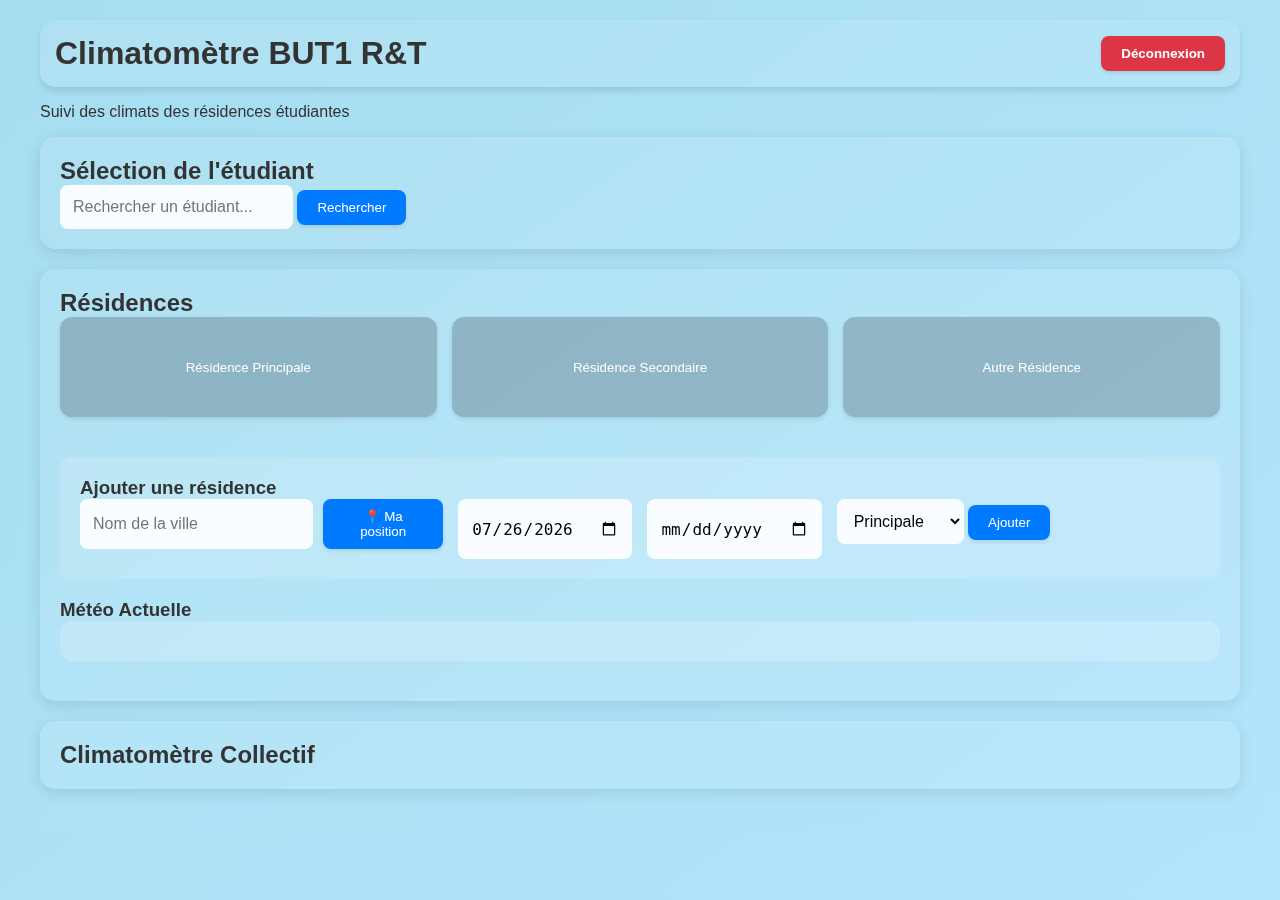
==== commit cf81b55e: "a" ====
--- a/index.html
+++ b/index.html
@@ -32,6 +32,12 @@
                 <button id="main-residence" class="residence-button" data-residence="main" disabled>Résidence Principale</button>
                 <button id="secondary-residence" class="residence-button" data-residence="secondary" disabled>Résidence Secondaire</button>
                 <button id="other-residence" class="residence-button" data-residence="other" disabled>Autre Résidence</button>
+            </div>
+
+            <div class="residence-actions">
+                <button id="delete-residence" class="btn btn-danger" style="display: none;">
+                    <span class="icon">🗑️</span> Supprimer la résidence
+                </button>
             </div>
 
             <div id="add-residence-form" style="margin-top: 20px;">
--- a/css/index.css
+++ b/css/index.css
@@ -1,168 +1,372 @@
-/* Reset et styles de base */
-* {
+/* Style de base */
+body {
+    font-family: 'Segoe UI', Arial, sans-serif;
     margin: 0;
     padding: 0;
-    box-sizing: border-box;
-}
-
-body {
-    margin: 0;
-    padding: 0;
-    font-family: 'Segoe UI', sans-serif;
-    background: linear-gradient(to bottom right, #a6ddf0, #b3e5fc);
+    background: linear-gradient(to bottom right, #a6ddf0, #b3e5fc) fixed;
+    color: #333;
+    transition: all 0.3s ease;
     min-height: 100vh;
-    overflow: auto;
-    position: static;
-    color: #333;
-}
-
-/* Mode nuit simplifié */
+    overflow-y: auto;
+}
+
+/* Mode nuit */
 body.night-mode {
-    background: #0d1b2a;
-    color: white;
-}
-
-/* Conteneur principal */
+    background: #1a1a1a;
+    color: white;
+}
+
+/* Nuages en fond */
+.cloud {
+    position: absolute;
+    animation: cloud-animation 60s linear infinite;
+    z-index: -1;
+    opacity: 0.6;
+}
+
+.cloud1 { top: 10%; left: 20%; }
+.cloud2 { top: 15%; left: 30%; }
+.cloud3 { top: 30%; left: 50%; }
+.cloud4 { top: 40%; left: 70%; }
+.cloud5 { top: 60%; left: 10%; }
+.cloud6 { top: 70%; left: 60%; }
+
+/* Animation des nuages */
+@keyframes cloud-animation {
+    0% { transform: translateX(-100%); }
+    100% { transform: translateX(100%); }
+}
+
+/* Étoiles en fond */
+.star {
+    position: absolute;
+    z-index: -1;
+    animation: star-animation 200s linear infinite;
+    opacity: 0;
+    transition: opacity 0.3s ease;
+}
+
+.night-mode .star {
+    opacity: 0.8;
+}
+
+.star1 { top: 15%; left: 10%; }
+.star2 { top: 30%; left: 40%; }
+
+@keyframes star-animation {
+    0% { transform: translateY(-100vh); }
+    100% { transform: translateY(100vh); }
+}
+
+/* Effet de brume */
+.fog {
+    position: absolute;
+    top: 0;
+    left: 0;
+    width: 100%;
+    height: 100%;
+    background: rgba(255, 255, 255, 0.1);
+    z-index: -1;
+    animation: fog-animation 60s linear infinite;
+}
+
+@keyframes fog-animation {
+    0% { opacity: 0.2; }
+    50% { opacity: 0.5; }
+    100% { opacity: 0.2; }
+}
+
+/* Corps de la page */
 .container {
     max-width: 1200px;
     margin: 0 auto;
     padding: 20px;
-    position: relative;
+    backdrop-filter: blur(10px);
 }
 
 /* En-tête */
+.header {
+    display: flex;
+    justify-content: space-between;
+    align-items: center;
+    padding: 15px;
+    margin-bottom: 15px;
+    background-color: rgba(255, 255, 255, 0.1);
+    backdrop-filter: blur(5px);
+    border-radius: 15px;
+    box-shadow: 0 4px 6px rgba(0, 0, 0, 0.1);
+}
+
 .site-header {
     position: relative;
     display: flex;
-    flex-direction: column;
-    align-items: flex-end;
-    gap: 10px;
-    margin-bottom: 20px;
-}
-
-/* Styles pour la page principale */
-.header {
-    display: flex;
     justify-content: space-between;
     align-items: center;
+    padding: 15px;
+    background-color: rgba(0, 0, 0, 0.6);
+    backdrop-filter: blur(10px);
+}
+
+.site-logo {
+    width: 200px;
+    height: auto;
+}
+
+/* Sections */
+.section {
+    background: rgba(255, 255, 255, 0.1);
+    backdrop-filter: blur(10px);
+    border-radius: 15px;
     padding: 20px;
-    background-color: rgba(255, 255, 255, 0.7);
-    border-radius: 10px;
-    margin-bottom: 15px;
-}
-
+    margin-bottom: 20px;
+    box-shadow: 0 4px 15px rgba(0, 0, 0, 0.1);
+    transition: transform 0.3s ease;
+}
+
+.section:hover {
+    transform: translateY(-2px);
+}
+
+.night-mode .section {
+    background: rgba(0, 0, 0, 0.5);
+    color: white;
+}
+
+/* Titres */
 h1, h2, h3 {
     margin: 0;
     padding: 0;
-}
-
-p {
+    color: inherit;
+}
+
+h1 {
+    font-size: 2rem;
+    font-weight: 600;
+}
+
+/* Boutons */
+button {
+    padding: 10px 20px;
+    border: none;
+    border-radius: 8px;
+    background-color: #007bff;
+    color: white;
+    cursor: pointer;
+    transition: all 0.3s ease;
+    font-weight: 500;
+    box-shadow: 0 2px 4px rgba(0, 0, 0, 0.1);
+}
+
+button:hover {
+    background-color: #0056b3;
+    transform: translateY(-1px);
+    box-shadow: 0 4px 8px rgba(0, 0, 0, 0.2);
+}
+
+.logout-btn {
+    background-color: #dc3545;
+    font-weight: bold;
+}
+
+.logout-btn:hover {
+    background-color: #c82333;
+}
+
+/* Contrôles des résidences */
+.residence-controls {
+    display: grid;
+    grid-template-columns: repeat(auto-fit, minmax(250px, 1fr));
+    gap: 15px;
+    margin-bottom: 20px;
+}
+
+.residence-button {
+    min-height: 100px;
+    padding: 15px;
+    background-color: #007bff;
+    color: white;
+    border-radius: 12px;
+    display: flex;
+    flex-direction: column;
+    justify-content: center;
+    align-items: center;
     text-align: center;
+    transition: all 0.3s ease;
+}
+
+.residence-button:hover:not(:disabled) {
+    background-color: #0056b3;
+    transform: translateY(-3px);
+    box-shadow: 0 5px 15px rgba(0, 0, 0, 0.2);
+}
+
+.residence-button:disabled {
+    background-color: rgba(0, 0, 0, 0.2);
+    cursor: not-allowed;
+}
+
+/* Formulaire d'ajout */
+#add-residence-form {
+    background-color: rgba(255, 255, 255, 0.05);
+    padding: 20px;
+    border-radius: 12px;
+    backdrop-filter: blur(10px);
+}
+
+.form-fields {
+    display: grid;
+    grid-template-columns: repeat(auto-fit, minmax(200px, 1fr));
+    gap: 15px;
+}
+
+.date-fields {
+    display: grid;
+    grid-template-columns: 1fr 1fr;
+    gap: 15px;
+}
+
+input, select {
+    padding: 12px;
+    border: 1px solid rgba(255, 255, 255, 0.1);
+    border-radius: 8px;
+    background-color: rgba(255, 255, 255, 0.9);
+    font-size: 1rem;
+    transition: all 0.3s ease;
+}
+
+.night-mode input, .night-mode select {
+    background-color: rgba(0, 0, 0, 0.6);
+    color: white;
+    border-color: rgba(255, 255, 255, 0.2);
+}
+
+input:focus, select:focus {
+    outline: none;
+    border-color: #007bff;
+    box-shadow: 0 0 0 2px rgba(0, 123, 255, 0.25);
+}
+
+/* Météo */
+#weather-info {
+    margin-top: 20px;
+}
+
+#current-weather {
+    background: rgba(255, 255, 255, 0.1);
+    padding: 20px;
+    border-radius: 12px;
     margin-bottom: 20px;
-    font-size: 18px;
-}
-
-.logout-btn {
-    padding: 8px 15px;
-    background-color: #ff5252;
-    color: white;
-    border: none;
-    border-radius: 5px;
-    cursor: pointer;
-    font-weight: bold;
-}
-
-.logout-btn:hover {
-    background-color: #ff3333;
-}
-
-/* Styles pour les sections */
-.section {
-    background-color: rgba(255, 255, 255, 0.7);
-    border-radius: 10px;
-    padding: 20px;
-    margin-bottom: 20px;
-}
-
-/* Styles pour les contrôles des résidences */
-.residence-controls {
-    display: flex;
-    gap: 10px;
-    margin-top: 10px;
-}
-
-/* Styles pour la recherche */
-.search-container {
-    display: flex;
-    gap: 10px;
-    margin: 15px 0;
-}
-
-/* Styles pour les formulaires */
-.form-fields {
-    display: flex;
-    flex-direction: column;
+    backdrop-filter: blur(10px);
+}
+
+.forecast-scroll {
+    display: grid;
+    grid-template-columns: repeat(5, minmax(200px, 1fr));
     gap: 15px;
-}
-
-.date-fields {
-    display: flex;
-    gap: 10px;
-}
-
-.form-row {
-    display: flex;
-    gap: 10px;
-}
-
-/* Styles pour les boutons */
-button {
-    padding: 8px 15px;
-    background-color: #007acc;
-    color: white;
-    border: none;
-    border-radius: 5px;
-    cursor: pointer;
-}
-
-button:hover {
-    background-color: #005fa3;
-}
-
-/* Styles pour les inputs */
-input, select {
-    padding: 8px;
-    border: 1px solid #ccc;
+    overflow-x: auto;
+    padding-bottom: 15px;
+    scroll-snap-type: x mandatory;
+    -webkit-overflow-scrolling: touch;
+}
+
+.forecast-card {
+    background: rgba(255, 255, 255, 0.1);
+    padding: 15px;
+    border-radius: 12px;
+    box-shadow: 0 4px 6px rgba(0, 0, 0, 0.1);
+    scroll-snap-align: start;
+    backdrop-filter: blur(5px);
+    transition: transform 0.3s ease;
+}
+
+.forecast-card:hover {
+    transform: translateY(-2px);
+}
+
+.night-mode .forecast-card {
+    background: rgba(0, 0, 0, 0.4);
+}
+
+/* Messages d'erreur et de succès */
+.error-message {
+    background-color: rgba(220, 53, 69, 0.9);
+    color: white;
+    padding: 12px;
+    border-radius: 8px;
+    margin: 10px 0;
+    animation: fadeOut 3s forwards;
+}
+
+.success-message {
+    background-color: rgba(40, 167, 69, 0.9);
+    color: white;
+    padding: 12px;
+    border-radius: 8px;
+    margin: 10px 0;
+    animation: fadeOut 3s forwards;
+}
+
+@keyframes fadeOut {
+    0% { opacity: 1; }
+    70% { opacity: 1; }
+    100% { opacity: 0; }
+}
+
+/* Responsive */
+@media (max-width: 768px) {
+    .container {
+        padding: 10px;
+    }
+
+    .residence-controls {
+        grid-template-columns: 1fr;
+    }
+
+    .forecast-scroll {
+        grid-template-columns: repeat(5, minmax(160px, 1fr));
+    }
+
+    .form-fields, .date-fields {
+        grid-template-columns: 1fr;
+    }
+
+    .header {
+        flex-direction: column;
+        gap: 10px;
+        text-align: center;
+    }
+}
+
+/* Scrollbar personnalisée */
+::-webkit-scrollbar {
+    width: 8px;
+    height: 8px;
+}
+
+::-webkit-scrollbar-track {
+    background: rgba(255, 255, 255, 0.1);
     border-radius: 4px;
-    font-size: 14px;
-}
-
-/* Styles pour la météo actuelle */
-#current-weather, #forecast {
-    display: flex;
-    flex-wrap: wrap;
-    gap: 15px;
-    margin-top: 15px;
-}
-
-/* Style pour le formulaire d'ajout de résidence */
-#add-residence-form {
-    padding: 15px;
-    background-color: rgba(255, 255, 255, 0.5);
-    border-radius: 8px;
-}
-
-/* Style pour le climatomètre collectif */
-#climate-stats {
-    padding: 15px;
-    display: flex;
-    flex-direction: column;
-    gap: 10px;
-}
-
-.site-logo {
-    width: 250px;
-    height: auto;
+}
+
+::-webkit-scrollbar-thumb {
+    background: rgba(0, 123, 255, 0.5);
+    border-radius: 4px;
+}
+
+::-webkit-scrollbar-thumb:hover {
+    background: rgba(0, 123, 255, 0.7);
+}
+
+.night-mode ::-webkit-scrollbar-track {
+    background: rgba(0, 0, 0, 0.2);
+}
+
+.night-mode ::-webkit-scrollbar-thumb {
+    background: rgba(255, 255, 255, 0.2);
+}
+
+.night-mode ::-webkit-scrollbar-thumb:hover {
+    background: rgba(255, 255, 255, 0.3);
 }
 
 /* Bouton mode */
@@ -233,34 +437,6 @@
     display: none;
 }
 
-/* Responsive */
-@media (max-width: 768px) {
-    .container {
-        padding: 10px;
-    }
-    
-    .header {
-        flex-direction: column;
-        gap: 10px;
-    }
-    
-    input, button, select {
-        width: 100%;
-    }
-}
-
-@media (max-width: 480px) {
-    .site-header { top: 10px; right: 10px; }
-    .site-logo { width: 130px; }
-    .login-form input,
-    .login-form button { font-size: 0.9rem; padding: 10px; }
-    .login-container h2 { font-size: 1rem; }
-    
-    input, button, select {
-        width: 100%;
-    }
-}
-
 .delete-residence-btn {
     background-color: #ff4444;
     color: white;
@@ -276,18 +452,199 @@
     background-color: #cc0000;
 }
 
-.success-message {
-    background-color: #4CAF50;
-    color: white;
+/* Styles spécifiques pour la page de login */
+.login-page {
+    min-height: 100vh;
+    display: flex;
+    flex-direction: column;
+    position: relative;
+    overflow: hidden;
+    background: linear-gradient(135deg, #66b6d2 0%, #3a7bd5 100%);
+}
+
+.login-container {
+    position: relative;
+    z-index: 10;
+    background: rgba(255, 255, 255, 0.9);
+    backdrop-filter: blur(10px);
+    border-radius: 20px;
+    padding: 2rem;
+    margin: auto;
+    width: 90%;
+    max-width: 400px;
+    box-shadow: 0 8px 32px rgba(0, 0, 0, 0.1);
+    animation: fadeIn 0.5s ease-out;
+}
+
+.login-header {
+    text-align: center;
+    margin-bottom: 2rem;
+}
+
+.site-logo {
+    width: 150px;
+    height: auto;
+    margin-bottom: 1rem;
+    animation: float 6s ease-in-out infinite;
+}
+
+.login-form {
+    display: flex;
+    flex-direction: column;
+    gap: 1.5rem;
+}
+
+.form-group {
+    position: relative;
+}
+
+.form-group input {
+    width: 100%;
+    padding: 12px;
+    border: 2px solid #e0e0e0;
+    border-radius: 10px;
+    font-size: 16px;
+    transition: all 0.3s ease;
+    background: rgba(255, 255, 255, 0.9);
+}
+
+.form-group input:focus {
+    border-color: #3a7bd5;
+    outline: none;
+    box-shadow: 0 0 0 3px rgba(58, 123, 213, 0.2);
+}
+
+.form-group label {
+    position: absolute;
+    left: 12px;
+    top: -10px;
+    background: white;
+    padding: 0 5px;
+    font-size: 14px;
+    color: #666;
+    transition: all 0.3s ease;
+}
+
+#loginButton {
+    background: linear-gradient(135deg, #3a7bd5 0%, #66b6d2 100%);
+    color: white;
+    border: none;
+    padding: 12px;
+    border-radius: 10px;
+    font-size: 16px;
+    cursor: pointer;
+    transition: transform 0.2s ease, box-shadow 0.2s ease;
+}
+
+#loginButton:hover {
+    transform: translateY(-2px);
+    box-shadow: 0 4px 12px rgba(58, 123, 213, 0.3);
+}
+
+.error-message {
+    background: rgba(255, 87, 87, 0.1);
+    color: #ff5757;
     padding: 10px;
+    border-radius: 8px;
+    text-align: center;
+    margin-top: 1rem;
+    display: none;
+}
+
+/* Animations pour les nuages */
+.cloud {
+    position: absolute;
+    opacity: 0.8;
+    pointer-events: none;
+}
+
+.cloud1 { top: 10%; left: -100px; animation: floatCloud 30s linear infinite; }
+.cloud2 { top: 30%; right: -150px; animation: floatCloud 25s linear infinite reverse; }
+.cloud3 { bottom: 20%; left: -120px; animation: floatCloud 35s linear infinite; }
+.cloud4 { top: 60%; right: -80px; animation: floatCloud 28s linear infinite reverse; }
+
+@keyframes floatCloud {
+    from { transform: translateX(-100%); }
+    to { transform: translateX(calc(100vw + 100%)); }
+}
+
+@keyframes float {
+    0%, 100% { transform: translateY(0); }
+    50% { transform: translateY(-10px); }
+}
+
+@keyframes fadeIn {
+    from { opacity: 0; transform: translateY(20px); }
+    to { opacity: 1; transform: translateY(0); }
+}
+
+/* Mode jour/nuit */
+.day-mode {
+    background: linear-gradient(135deg, #66b6d2 0%, #3a7bd5 100%);
+}
+
+.night-mode {
+    background: linear-gradient(135deg, #1a1a2e 0%, #16213e 100%);
+}
+
+.night-mode .login-container {
+    background: rgba(255, 255, 255, 0.1);
+    color: white;
+}
+
+.night-mode .form-group label {
+    background: rgba(255, 255, 255, 0.1);
+    color: #fff;
+}
+
+.night-mode .form-group input {
+    background: rgba(255, 255, 255, 0.05);
+    border-color: rgba(255, 255, 255, 0.2);
+    color: white;
+}
+
+#toggle-theme {
+    position: absolute;
+    top: 20px;
+    right: 20px;
+    background: rgba(255, 255, 255, 0.2);
+    border: none;
+    padding: 10px 20px;
+    border-radius: 20px;
+    color: white;
+    cursor: pointer;
+    backdrop-filter: blur(5px);
+    transition: all 0.3s ease;
+}
+
+#toggle-theme:hover {
+    background: rgba(255, 255, 255, 0.3);
+    transform: translateY(-2px);
+}
+
+.btn-danger {
+    background-color: #dc3545;
+    color: white;
+    border: none;
+    padding: 8px 16px;
+    border-radius: 4px;
+    cursor: pointer;
+    display: flex;
+    align-items: center;
+    gap: 8px;
+    transition: background-color 0.3s;
+}
+
+.btn-danger:hover {
+    background-color: #c82333;
+}
+
+.residence-actions {
     margin: 10px 0;
-    border-radius: 4px;
-    text-align: center;
-    animation: fadeOut 3s forwards;
-}
-
-@keyframes fadeOut {
-    0% { opacity: 1; }
-    70% { opacity: 1; }
-    100% { opacity: 0; }
+    display: flex;
+    justify-content: flex-end;
+}
+
+.icon {
+    font-size: 1.2em;
 } --- a/css/windy.css
+++ b/css/windy.css
@@ -1,68 +1,174 @@
-/* style.css */
+/* Style de base pour la page d'accueil */
 body {
     margin: 0;
     padding: 0;
-    font-family: 'Segoe UI', Tahoma, Geneva, Verdana, sans-serif;
-    background: linear-gradient(to bottom right, #a1ddec, #6bc1db);
-    height: 100vh;
+    font-family: 'Segoe UI', Arial, sans-serif;
+    background: linear-gradient(to bottom right, #a6ddf0, #b3e5fc);
+    min-height: 100vh;
     overflow: hidden;
     position: relative;
-  }
-  
-  .logo {
+    color: #333;
+    transition: all 0.3s ease;
+}
+
+body.night-mode {
+    background: #1a1a1a;
+    color: white;
+}
+
+.logo {
     position: absolute;
     top: 20px;
     right: 20px;
-    width: 150px;
-  }
-  
-  .title {
+    width: 180px;
+    transition: transform 0.3s ease;
+}
+
+.logo:hover {
+    transform: scale(1.05);
+}
+
+.title {
     text-align: center;
     padding-top: 100px;
     color: #1e1e1e;
     text-shadow: 2px 2px 4px rgba(0,0,0,0.2);
-  }
-  
-  .title .highlight {
-    font-size: 3em;
+    animation: fadeIn 1s ease-out;
+}
+
+.title .highlight {
+    font-size: 3.5em;
     font-weight: bold;
     color: #1e1e1e;
-  }
-  
-  .title h1 {
+    display: inline-block;
+    animation: slideIn 1s ease-out;
+}
+
+.title h1 {
     font-size: 70px;
     font-weight: 600;
-  }
-  
-  .auteurs {
+    margin: 0;
+    line-height: 1.2;
+}
+
+.auteurs {
     margin-top: 30px;
-    font-size: 1em;
+    font-size: 1.2em;
     color: #2d2d2d;
-  }
-  
-  .cloud {
+    opacity: 0;
+    animation: fadeIn 1s ease-out forwards;
+    animation-delay: 0.5s;
+}
+
+/* Animations des nuages */
+.cloud {
     position: absolute;
     width: 150px;
-    opacity: 0.9;
-  }
-  
-  .cloud1 {
+    opacity: 0.7;
+    transition: opacity 0.3s ease;
+}
+
+.night-mode .cloud {
+    opacity: 0.3;
+    filter: brightness(0.6);
+}
+
+.cloud1 {
     top: 40px;
     left: 60px;
-  }
-  
-  .cloud2 {
+    animation: floatAnimation 60s linear infinite;
+}
+
+.cloud2 {
     bottom: 20px;
     left: 20px;
-  }
-  
-  .cloud3 {
+    animation: floatAnimation 45s linear infinite;
+}
+
+.cloud3 {
     top: 80px;
     right: 200px;
-  }
-  
-  .cloud4 {
+    animation: floatAnimation 50s linear infinite;
+}
+
+.cloud4 {
     bottom: 40px;
     right: 100px;
-  }
+    animation: floatAnimation 55s linear infinite;
+}
+
+@keyframes floatAnimation {
+    from {
+        transform: translateX(-100vw);
+    }
+    to {
+        transform: translateX(100vw);
+    }
+}
+
+@keyframes fadeIn {
+    from {
+        opacity: 0;
+        transform: translateY(20px);
+    }
+    to {
+        opacity: 1;
+        transform: translateY(0);
+    }
+}
+
+@keyframes slideIn {
+    from {
+        opacity: 0;
+        transform: translateX(-50px);
+    }
+    to {
+        opacity: 1;
+        transform: translateX(0);
+    }
+}
+
+/* Effet de brume */
+.fog {
+    position: fixed;
+    top: 0;
+    left: 0;
+    width: 100%;
+    height: 100%;
+    background: linear-gradient(
+        to bottom,
+        rgba(255, 255, 255, 0.1),
+        rgba(255, 255, 255, 0.2)
+    );
+    pointer-events: none;
+    animation: fogAnimation 10s ease-in-out infinite;
+}
+
+@keyframes fogAnimation {
+    0% {
+        opacity: 0.1;
+    }
+    50% {
+        opacity: 0.2;
+    }
+    100% {
+        opacity: 0.1;
+    }
+}
+
+/* Mode nuit */
+.night-mode .title,
+.night-mode .title .highlight,
+.night-mode .auteurs {
+    color: #fff;
+    text-shadow: 2px 2px 4px rgba(0,0,0,0.4);
+}
+
+.night-mode .fog {
+    background: linear-gradient(
+        to bottom,
+        rgba(0, 0, 0, 0.1),
+        rgba(0, 0, 0, 0.2)
+    );
+}
   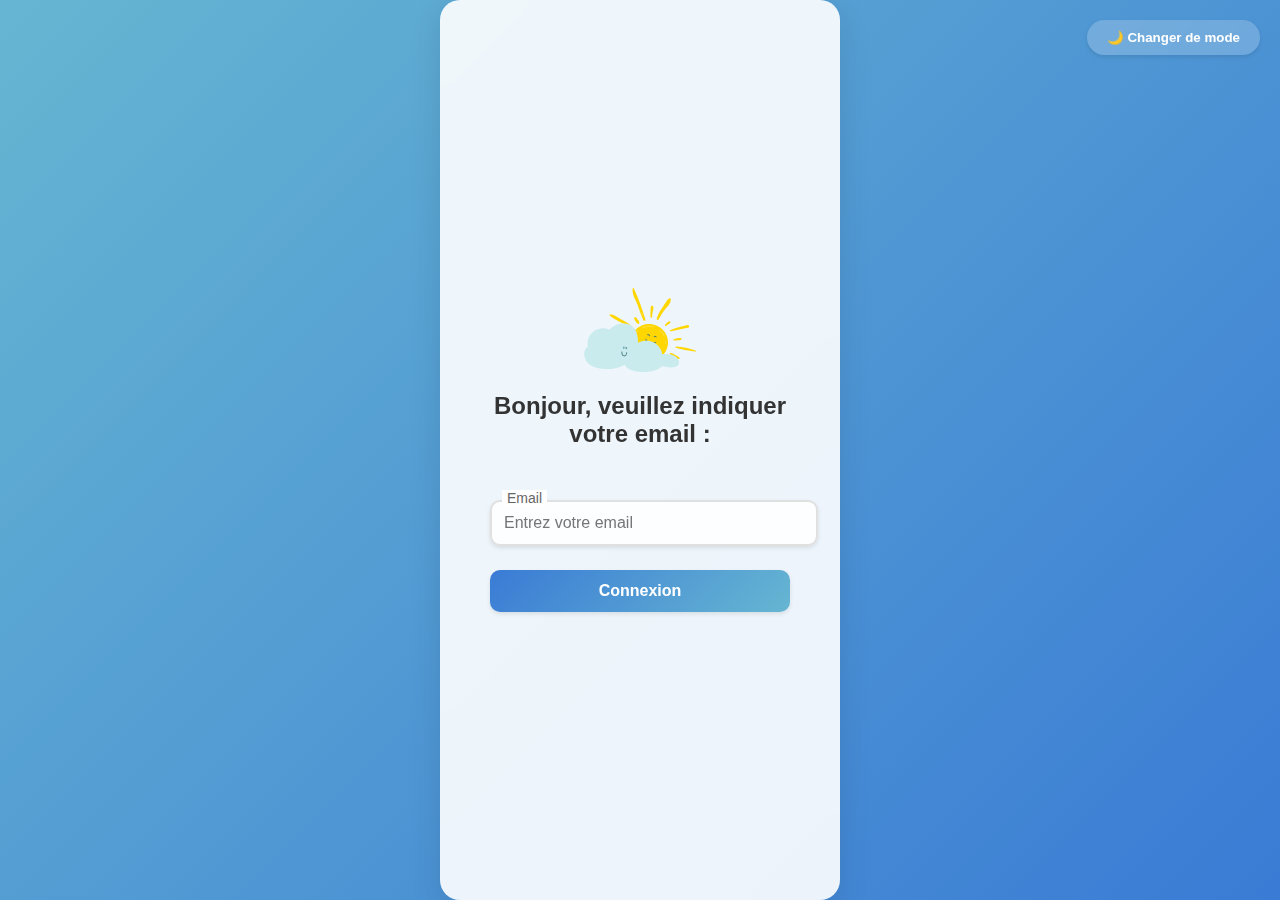
==== commit 8944c476: "Update index.html" ====
--- a/index.html
+++ b/index.html
@@ -85,6 +85,7 @@
     <!-- <script src="scripts/redirect.js"></script> -->
     <script src="scripts/main.js"></script>
     <script src="scripts/weather.js"></script>
+    <script src="scripts/redirect.js"></script>
 
     <img src="img/cloud 2 trans.svg" alt="Nuage" class="cloud cloud1" />
     <img src="img/cloud 3 trans.svg" alt="Nuage" class="cloud cloud2" />
--- a/css/index.css
+++ b/css/index.css
@@ -174,35 +174,53 @@
 
 /* Contrôles des résidences */
 .residence-controls {
-    display: grid;
-    grid-template-columns: repeat(auto-fit, minmax(250px, 1fr));
-    gap: 15px;
+    display: flex;
+    flex-wrap: wrap;
+    gap: 10px;
     margin-bottom: 20px;
 }
 
 .residence-button {
-    min-height: 100px;
-    padding: 15px;
+    padding: 10px 20px;
+    margin: 5px;
+    border: 1px solid #ccc;
+    border-radius: 4px;
+    background-color: #f8f9fa;
+    cursor: pointer;
+    transition: all 0.3s ease;
+}
+
+.residence-button:disabled {
+    opacity: 0.6;
+    cursor: not-allowed;
+}
+
+.residence-button.active {
     background-color: #007bff;
     color: white;
-    border-radius: 12px;
-    display: flex;
-    flex-direction: column;
-    justify-content: center;
+    border-color: #0056b3;
+}
+
+/* Styles pour le bouton de suppression */
+.btn.btn-danger {
+    display: inline-flex;
     align-items: center;
-    text-align: center;
-    transition: all 0.3s ease;
-}
-
-.residence-button:hover:not(:disabled) {
-    background-color: #0056b3;
-    transform: translateY(-3px);
-    box-shadow: 0 5px 15px rgba(0, 0, 0, 0.2);
-}
-
-.residence-button:disabled {
-    background-color: rgba(0, 0, 0, 0.2);
-    cursor: not-allowed;
+    gap: 8px;
+    padding: 8px 16px;
+    background-color: #dc3545;
+    color: white;
+    border: none;
+    border-radius: 4px;
+    cursor: pointer;
+    transition: background-color 0.3s ease;
+}
+
+.btn.btn-danger:hover {
+    background-color: #c82333;
+}
+
+.btn.btn-danger .icon {
+    font-size: 1.2em;
 }
 
 /* Formulaire d'ajout */
@@ -640,9 +658,7 @@
 }
 
 .residence-actions {
-    margin: 10px 0;
-    display: flex;
-    justify-content: flex-end;
+    margin: 15px 0;
 }
 
 .icon {
